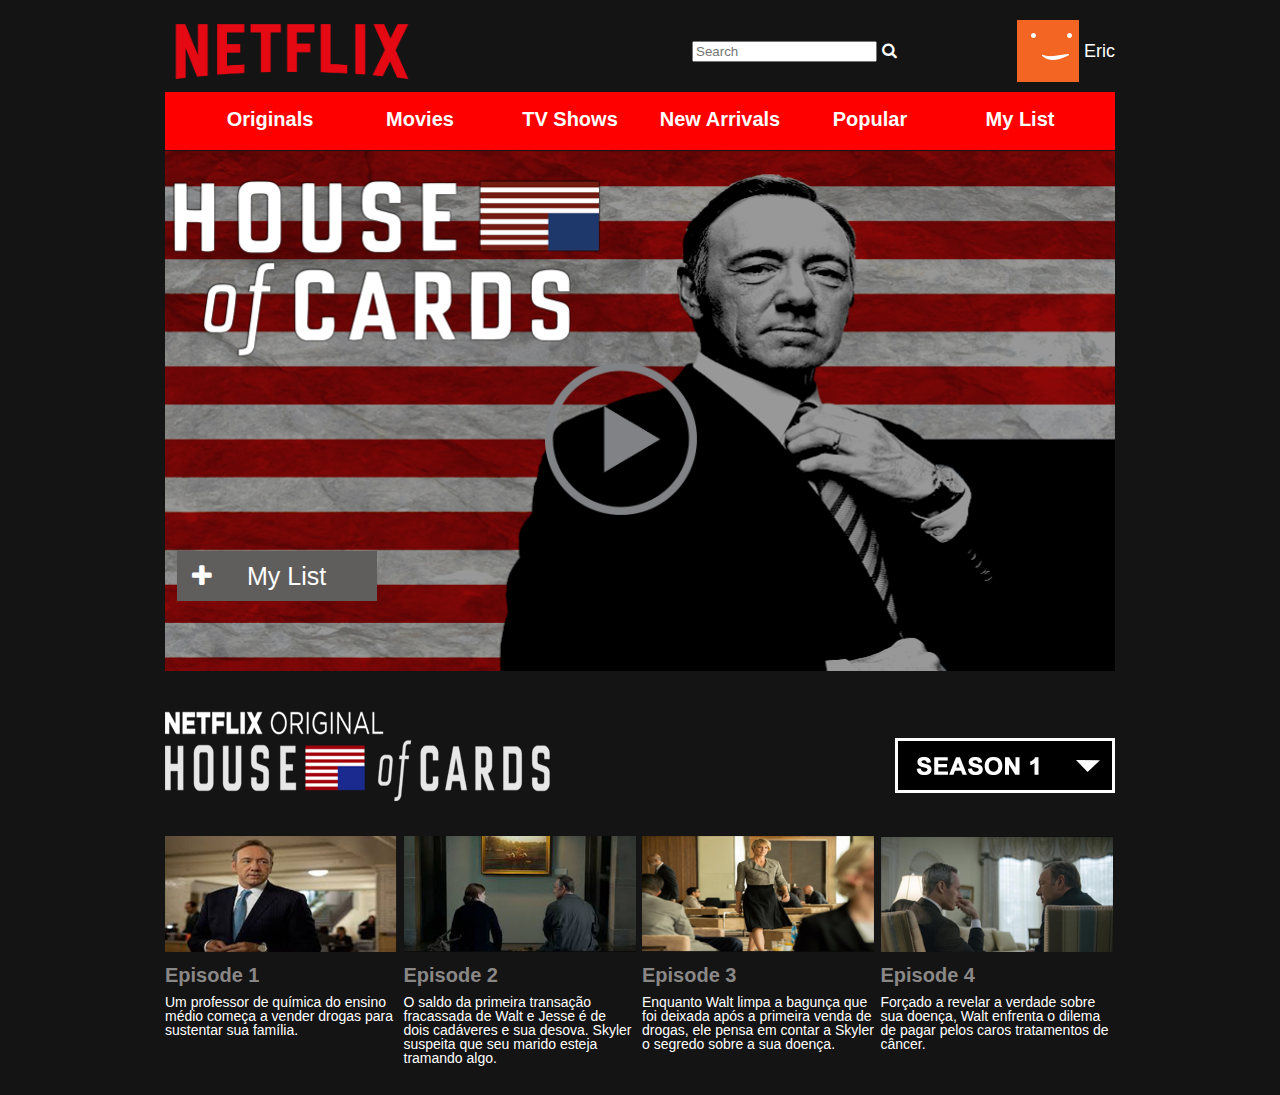
==== breaking-bad.html @ 4cf50124 "Desafio Dia 00 MT" ====
<!doctype html>
<html lang="en">
    <head>
        <meta charset="utf-8" />
        <meta name="viewport" content="initial-scale=1.0, width=device-width" />
        <title>House of Cards</title>
         <link rel="stylesheet" type="text/css" href="css/reset.css" />
         <link rel="stylesheet" href="https://maxcdn.bootstrapcdn.com/font-awesome/4.5.0/css/font-awesome.min.css">
        <link rel="stylesheet" type="text/css" href="css/breakingBad.css" />
    </head>
    <body>
    <div class="overlay">
        <a href="#" id="closeBtn"><i class="fa fa-times"></i></a>
        <iframe src="https://www.youtube.com/embed/NTzycsqxYJ0" frameborder="0" allowfullscreen></iframe>
    </div><!----overlay---->  
        <header>
            <a href="#" id="navBtn">
                <img class="menu-bar" src="./images/index/menu-button.png" alt="menu bars">
            </a>
            <div class="logo"><a href="./index.html" target="_blank"><img src="./images/index/Netflix-logo.png" alt="logo" /></a></div>
            <div class="mobile-search"><img src="./images/index/mobile-search.png" alt="search"></div>
            <div class="search">
                <span class="teste"><input type="search" name="" placeholder="Search"><i style="margin-left: 5px;" class="fa fa-search"></i></span>
                <span><img src="./images/index/non-mobile/smile.png" alt="smile"></span>
                <span>Eric</span>
            </div>
            <div class="sidemenu">
                <ul>
                    <li><a href="./index.html" target="_blank">Originals</a></li>
                    <li><a href="">Movies</a></li>
                    <li><a href="">TV Shows</a></li>
                    <li><a href="">New Arrivals</a></li>
                    <li><a href="">Popular</a></li>
                    <li><a href="">My List</a></li>
                </ul>
            </div><!-- sidemenu end -->
            <div class="pop-cover"></div>
        </header>
        <main>
            <div class="nav">
                <ul>
                    <li><a href="#">Originals</a></li>
                    <li><a href="#">Movies</a></li>
                    <li><a href="#">TV Shows</a></li>
                    <li><a href="#">New Arrivals</a></li>
                    <li><a href="#">Popular</a></li>
                    <li><a href="#">My List</a></li>
                </ul>
            </div><!--nav end -->
            <div class="showcase">
                <div class="showcase-img">
                    <img src="./images/houseofcards/mobile/house-of-cards-single.png" alt="Netflix">
                    <img src="./images/houseofcards/non-mobile/showcase.png" alt="Netflix" />
                </div>
                <div class="showcase-text1">
                    <div><img src="./images/houseofcards/mobile/playbutton.png" alt="playbutton"></div>
                    <div><i class="fa fa-plus" aria-hidden="true"></i><a href="#">My List</a></div>
                </div>
            </div><!-- showcase end -->
            <div class="list">
                <div class="small">
                    <span><img src="./images/houseofcards/mobile/logo.png" alt="logo"></span>
                    <span><img src="./images/houseofcards/mobile/season-1.png" alt="season1"></span>
                </div>
                <div class="big">
                    <span><img src="./images/houseofcards/non-mobile/logogo.png" alt="logo"></span>
                    <span><img src="./images/houseofcards/non-mobile/season-1.png" alt="season1"></span>
                </div>
                <div class="mobile1">
                    <div class="sub-episode">
                            <img src="./images/houseofcards/mobile/ep1-mobile.png" alt="ep1">
                            <h3>Episode 1</h3>
                            <p>Um professor de química do ensino médio começa a vender drogas para sustentar sua família.</p>
                    </div><!--sub-episode end-->
                    <div class="sub-episode">
                            <img src="./images/houseofcards/mobile/ep2-mobile.png" alt="ep2">
                            <h3>Episode 2</h3>
                            <p>O saldo da primeira transação fracassada de Walt e Jesse é de dois cadáveres e sua desova. Skyler suspeita que seu marido esteja tramando algo.</p>
                    </div><!--sub-episode end-->
                    <div class="sub-episode">
                            <img src="./images/houseofcards/mobile/ep3-mobile.png" alt="ep3">
                            <h3>Episode 3</h3>
                            <p>Enquanto Walt limpa a bagunça que foi deixada após a primeira venda de drogas, ele pensa em contar a Skyler o segredo sobre a sua doença.</p>
                    </div><!--sub-episode end-->
                    <div class="sub-episode">
                            <img src="./images/houseofcards/mobile/ep4-mobile.png" alt="ep4">
                            <h3>Episode 4</h3>
                            <p>Forçado a revelar a verdade sobre sua doença, Walt enfrenta o dilema de pagar pelos caros tratamentos de câncer.</p>
                    </div><!--sub-episode end-->
                </div><!--mobile1 end-->
            </div><!-- lise end -->
        </main>
        <script type="text/javascript" src="https://ajax.googleapis.com/ajax/libs/jquery/2.2.2/jquery.min.js"></script>
        <script type="text/javascript" src="./js/main.js"></script>
    </body>
</html>
---- css/breakingBad.css ----
@media all and (min-width:320px) {
    .overlay{
        width: 100%;
        height: 300px;
        background-color:rgba(0,0,0,0.8);
        position: fixed;
        top: 0px;
        left:0px;
        z-index: 500;
        display: none;

    }
    .overlay iframe{
        margin-top:20px;
        margin-left:102px;
    }
    #closeBtn{
        width: 40px;
        height: 40px;
        border: 1px solid white;
        color: white;
        font-size: 20px;
        text-align: center;
        line-height: 40px;
    
        display: inline-block;
        position: absolute;
        top:20px;
        right: 20px;
    }
    body{
        padding:20px 0;
        width:300px;
        height:auto;
        margin:0 auto;
        background-color:rgb(10,10,10);
    }
    header:after{
        content:".";
        height:18px;
        visibility:hidden;
        display:block;
        clear:both;
    }
    header .search,.nav {
        display:none;
    }
    .logo {
        float:left;
        position:relative;
        left:10px;
    }
    .logo img{
        width:86px;
        height:24px;
    }
    header .logo:hover{
        cursor:pointer;
    }
    header{
        position:relative;
    }
    header .sidemenu{
        position:absolute;
        left:-117px;
        top:30px;
        background-color:rgb(43,43,43);
        z-index:7;
        border-radius: 1px;
        display:none;
        /*width:100px;*/
    }
    header .sidemenu ul li{
        list-style: none outside;
        padding:10px;
        font-family:"arial";
        font-weight:bold;
        text-align:left;
        border-bottom:1px solid white;
        width:100px;
        height:15px;
        line-height:15px;
        margin-top:5px;
    }
    header .sidemenu ul li a{
        text-decoration: none;
    }
    header .sidemenu ul li:last-child{
        border-bottom:none;
    }
    header .sidemenu ul li:hover{
        cursor:pointer;
    }
    header .pop-cover{
        position:absolute;
        display:none;
        background-color:black;
        opacity:0.4;
        width:100%;
        z-index: 6;
        top:26px;
    }
    header .share{
        display:none;
    }
    .showcase{
        position:relative;
        width:100%;
        height:200px;
        overflow:hidden;
    }
    .showcase img, .showcase span i{
        position:absolute;
    }
    .showcase .description{
        display:none;
    }
    .showcase>.showcase-img>img:first-child{
        display:block;
    }
    .showcase img,.showcase>.showcase-img>img:nth-child(2){
        display:none;
    }
    .showcase img:first-child{
        display:inline;
    }
    .showcase span .fa-circle{
        position:absolute;
        font-size:12px;
        color:white;
        bottom:10px;
        opacity:0.5;
    }
    .showcase span .fa-circle:first-child {
        opacity:1;
        left:120px;
    }
    .showcase span .fa-circle:nth-child(2){
        left:135px;
    }
    .showcase span .fa-circle:nth-child(3){
        left:150px;
    }
    .showcase span .fa-circle:nth-child(4){
        left:165px;
    }
    .showcase span .fa-circle:nth-child(5){
        left:180px;
    }
    .showcase span .fa-chevron-left:nth-child(6),.showcase span .fa-chevron-right:last-child {
        position:absolute;
        bottom:65px;
        color:white;
        /*opacity:0.8;*/
        /*border:1px solid white;*/
        display:block;
        font-size:15px;
    }
    .showcase span .fa-chevron-left:nth-child(6){
        left:10px;
    }
    .showcase span .fa-chevron-right:last-child{
        right:10px;
    }
    .showcase span .fa-chevron-left:nth-child(6),.showcase span .fa-chevron-right:last-child:hover{
        cursor:pointer;
    }
    .showcase .cover{
        position:relative;
        left:0;
        top:0;
        z-index:5;
        display:block;
        width:100%;
        height:200px;
    }
    .showcase .cover img{
        width:100%;
        height:200px;
    }
    .showcase .cover div{
        position:absolute;
        height:24px;
        width:94px;
    }
    .showcase .cover div:hover{
        cursor:pointer;
    }
    .showcase .cover div a{
        text-decoration:none;
        font-size:12px;
        font-family:"arial";
        line-height:24px;
    }
    .showcase .cover div a i{
        font-size:14px;
        margin:0 10px 0 5px;
    }
    .showcase .cover div:nth-child(3) a i{
        margin:0 20px 0 5px;
    }
    .showcase .cover div:nth-child(2){
        left:5px;
        bottom:40px;
        background-color:red;
    }
    .showcase .cover div:nth-child(3){
        left:5px;
        bottom:10px;
        background-color:rgb(137,137,137);
    }


    .showcase:after{
        content:".";
        height:10px;
        visibility:hidden;
        display:block;
        clear:both;
    }
    .showcase img:first-child{
        display:block;
    }
    .showcase-text{
        display:none;
    }
    .showcase-text1{
        display:block;
    }
    .showcase-text1 div:nth-child(2) i{
        margin:0 10px 0 5px;
    }
    .non-mobile{
        display:none;
    }
    .sign-in {
        float: right;
        width:100px;
        height:40px;
        background-color:red;
        text-align:center;
        line-height:40px;
        font-size:18px;
        color:white;
        font-family:"arial";
        display: none;
    }  
       #navBtn{
            float:left;
            width: 25px;
            height: 24px;
            text-align: center;
    }
       .menu-bar{
           width:60px;
           height:55px;
           margin:-15px 0 0 -18px;
       }
       header>a:hover{
           cursor:pointer;
       }
       .mobile-search{
           float:right;
       }

    .showcase img {
        width: 100%;
        height: auto;
        vertical-align: top;
        margin-top:5px;
    }
    .list{
        margin-top:16px;
    }
    .list .big{
        display:none;
    }
    .list .small>span:first-child{
        float:left;
    }
    .list .small>span:nth-child(2){
        float:right;
    }
    .list .small>span:nth-child(2):hover{
        cursor:pointer
    }
    .list .small>span:after{
        content:".";
        height:10px;
        visibility:hidden;
        display:block;
        clear:both;
    }
    .list h2{
        clear:both;
        color:white;
        font-size:16px;
        font-weight:bold;
        font-family:"arial";
    }
    .list .sub-option{
        width:100%;
        height:100%;
        margin-top:5px;
    }
    .list .sub-option div{
        width:32%;
        float:left;

    }

    .list .sub-option img{
        width:100%;
        height:100%;
    }
    .sub-option div:nth-child(2),.sub-option div:nth-child(3){
        margin-left:2.0%;
    }
    .sub-option h3{
        font-size:12px;
        font-weight:bold;
        font-family:"arial";
        height:32px;
    }
    .list .sub-option span{
        font-family:"arial";
        font-size:10px;
        color:rgb(138,135,135);
    }
    .list .sub-option span:first-child{
        font-weight:bold;
    }
    .list .sub-option .type{
        font-weight:bold;
        float:left;
        margin-top:2px;
    }
    .list .sub-option .grade{
        float:right;
    }
    .list .sub-option .grade img{
        width:15px;
        height:14px;
    }
    .list .sub-option div:nth-child(2){
        /*margin-bottom:-2px;*/
        margin-top:-2px;
    }

    .list .mobile .sub-option:nth-child(3) div:nth-child(2) h3 {
        height:32px;
    }
    .list .mobile .sub-option:nth-child(3) div:nth-child(2) .type {
        margin-bottom:2px;
    }
    .list .mobile .sub-option img, .list .mobile .sub-option h3:hover{
        cursor:pointer;
    }
    .list .sub-option:after{
        content:".";
        height:0;
        visibility:hidden;
        display:block;
        clear:both;
    }
    .list .mobile1 .sub-episode {
        font-family:"arial";
        margin-bottom:10px;
    }
    .list .mobile1 .sub-episode h3{
        font-size:18px;
        font-weight:bold;
        color:rgb(138,135,135);
        margin:7px 0;
    }
    .list .mobile1 .sub-episode h3:hover {
        cursor:pointer;
    }
    .list .mobile1 .sub-episode p {
        font-size:12px;
        /*word-wrap: break-word;*/
        white-space:pre-line;
    }
    .list .mobile1 .sub-episode p:hover {
        cursor:pointer;
        text-decoration:underline;
    }
    .list .mobile1 .sub-episode img:hover {
        cursor:pointer;
    }
    .showcase-text1 div img{
        position:absolute;
        width:16%;
        height:auto;
        left:40%;
        bottom:30%;
    }
    .showcase-text1 div img:hover{
        cursor:pointer;
    }
    .showcase-text1 div:nth-child(2){
        position:absolute;
        left:8px;
        bottom:12px;
        width:90px;
        height:25px;
        background-color:rgb(96,93,93);
    }
    .showcase-text1 a{
        height:25px;
        line-height:25px;
        text-decoration:none;
        font-family:"arial";
        font-size:14px;
    }
    .showcase-text1 a i{
        margin:10px 10px 0 5px;
    }


} /* --- mobile base styles end --- */







@media all and (min-width:980px) {
    body{
        padding:20px 0;
        width:950px;
        height:auto;
        margin:0 auto;
        background-color: rgb(20,20,20);
    }
    .teste{
        margin-right: 120px;
        height:62px;
        line-height:62px;
        float:left;
        margin-bottom:10px;
        /*margin-top:-5px;*/
        /*background-color:red;*/
        display:inline-block;
    }
    .overlay iframe{
        margin-left:180px;
/*        margin-right:30px;*/
    }
    #navBtn{
        display:none;
    }
    .mobile-search {
        display:none;
    }

    header{
        width:100%;
        height:auto;
    }
    header .logo img{
        float:left;
        width:240px;
        height:62px;
        margin-left:-4px;
    }
    header .logo img:hover{
        cursor:pointer;
    }
    header .search{
        display:inline-block;
        float:right;
    }
    header .search img{
        width:373px;
        height:62px;
        margin-right:92px;
    }
    header .search span:nth-child(2) img{
        display:inline-block;
        width:62px;
        height:62px;
        line-height:62px;
        margin-right:5px;
    }
    header .search span:nth-child(3){
        font-family:"arial";
        font-size:18px;
        height:62px;
        line-height:62px;
        float:right;
        margin-bottom:10px;
        /*margin-top:-5px;*/
        /*background-color:red;*/
        display:inline-block;
    }
    header .sidemenu{
        display:none;
        /*height:auto;*/
    }
    header .pop-cover{
        display:none;
    }
    header:after{
        content:".";
        height:0;
        visibility:hidden;
        display:block;
        clear:both;
    }
    .list .mobile{
        display:none;
    }
    .nav{
        display:block;
        width:100%;
        height:58px;
        background-color:red;
    }
    .nav ul{
        margin-left:30px;
    }
    .nav ul li{
        float:left;
        list-style: none outside;
        width:150px;
        height:55px;
        font-family:"arial";
        font-size:20px;
        font-weight:bold;
        /*background-color:blue;*/
        text-align: center;
        line-height:55px;
        /*margin-left:20px;*/
    }
    .nav ul li a{
        text-decoration: none;
    }
    .nav ul li:first-child a{
        text-decoration: underline;
    }
    
    .showcase span{
        display:block;
    }

    .showcase{
        margin-bottom: 24px;
        position:relative;
        width:100%;
        height:521px;
        overflow:hidden;
    }
    .showcase img{
        margin-top:-1px;
        position:absolute;
        /*display:block;*/
    }
    .showcase>.showcase-img>img:first-child{
        display:none;
    }
    .showcase>.showcase-img>img:nth-child(2){
        display:block;
    }


    .showcase span .fa-circle{
        position:absolute;
        font-size:12px;
        color:white;
        bottom:20px;
        opacity:0.5;
    }
    .showcase span .fa-circle:first-child {
        opacity:1;
        left:455px;
    }
    .showcase span .fa-circle:nth-child(2){
        left:475px;
    }
    .showcase span .fa-circle:nth-child(3){
        left:495px;
    }
    .showcase span .fa-circle:nth-child(4){
        left:515px;
    }
    .showcase span .fa-circle:nth-child(5){
        left:535px;
    }
    .showcase span .fa-chevron-left:nth-child(6),.showcase span .fa-chevron-right:last-child {
        position:absolute;
        bottom:270px;
        color:white;
        /*opacity:0.8;*/
        /*border:1px solid white;*/
        display:block;
        font-size:40px;
    }
    .showcase span .fa-chevron-left:nth-child(6){
        left:20px;
    }
    .showcase span .fa-chevron-right:last-child{
        right:20px;
    }
    .showcase span .fa-chevron-left:nth-child(6),.showcase span .fa-chevron-right:last-child:hover{
        cursor:pointer;
    }
    .showcase .description{
        position:absolute;
        width:300px;
        height:150px;
        background-color:rgba(0,0,0,0.5);
        left:600px;
        bottom:70px;
    }
    .showcase .description span{
        color:white;
    }
    .showcase .cover{
        display:none;
    }
    .showcase:after{
        content:".";
        height:0;
        visibility:hidden;
        display:block;
        clear:both;
    }

    .showcase-text{
        display:block;
    }
    .showcase-text div{
        position:absolute;
        z-index:2;
        font-family:"arial";
        font-size:20px;
    }
    .showcase-text div a{
        text-decoration:none;
    }
    .showcase-text div:first-child{
        width:160px;
        height:50px;
        line-height:50px;
        text-align: right;
        box-sizing:border-box;
        padding-right:10px;
        background-color:red;
        left:10px;
        bottom:60px;
    }
    .showcase-text div:nth-child(2){
        width:140px;
        height:50px;
        line-height:50px;
        box-sizing:border-box;
        padding-right:30px;
        text-align: right;
        background-color:rgb(137,137,137);
        left:200px;
        bottom:60px;
    }
    .showcase-text div i{
        font-size:25px;
        text-align:left;
        line-height:50px;
        display:inline-block;
        float:left;
        margin-left:10px;

    }
    .showcase-text1 div:nth-child(2){
        left:12px;
        bottom:70px;
        height:50px;
        width:200px;
        text-align: left;
        font-family: "arial";
    }
    .showcase-text1 div:nth-child(2) i, .showcase-text1 div:nth-child(2) a{
        line-height:50px;
        font-size:25px;
    }
    .showcase-text1 div:nth-child(2) i{
        margin-left:15px;
        margin-right:35px;
    }
    .list h2{
        clear:both;
        color:white;
        font-size:32px;
        font-weight:bold;
        font-family:"arial";
        margin-bottom:10px;
    }
    .non-mobile .left>div>img:hover,.non-mobile .right>div>div>img:hover{
        cursor:pointer;
    }
    .list h3:hover,.list h4:hover{
        cursor:pointer;
    }
    .non-mobile{
        font-family:"arial";
    }
    .non-mobile .left h3{
        font-size:30px;
        font-weight:bold;
    }
    .non-mobile .left .type{
        font-weight:bold;
        margin:10px 0 9px 0;
    }
    .non-mobile .left div:nth-child(2) h3 span{
        font-size:18px;
    }
    .non-mobile .right h3,.non-mobile .right .type{
        font-weight:bold;
    }
    .list .left div div:nth-child(4) img{
        /*float:left;*/
        width:25px;
        height:25px;
        line-height:25px;
    }
    .list .left div div:nth-child(4) span{
        position:relative;
        left:5px;
        bottom:5px;
        display:inline-block;
    }
    .non-mobile{
        display:block;
    }
    .non-mobile .left div div:nth-child(3),.list .left div div:nth-child(4) span{
        color:rgb(138,135,135);
        font-size:18px;
    }
    .non-mobile .left div div:nth-child(4) span,.non-mobile .left div div:nth-child(4) img{
        float:left;
    }
    .non-mobile .left div div:nth-child(4) span{
        margin-top:15px;
    }
    .non-mobile .left div>img{
        margin-bottom:20px;
    }
    .non-mobile .left div:nth-child(1){
        margin-bottom: 58px;
    }
    .non-mobile .left{
        float:left;
    }
    .non-mobile .right{
        float:right;
    }
    .non-mobile .right .row h4{
        font-size:18px;
        height:36px;
        width:151px;
    }
    .non-mobile .right .row>div{
        float:left;
        position:relative;
        margin-bottom:13px;
    }
    .non-mobile .right .row>div>img{
        margin-bottom:6px;
    }
    .non-mobile .right .row .type{
        float:left;
        color:rgb(138,135,135);
    }
    .non-mobile .right .row .grade{
        float:right;
    }
    .non-mobile .right .row .grade span {
        color:rgb(138,135,135);
        margin-left: 5px;
    }
    .non-mobile .right .row div:nth-child(3){
        right:8px;
    }
    .non-mobile .right .row div:nth-child(2) {
        right:16px;
    }
    .non-mobile .right .row div:nth-child(1) {
        right:24px;
    }
    .non-mobile .right>div:nth-child(2):after,.list:after{
        content:".";
        height:0;
        visibility:hidden;
        display:block;
        clear:both;
    }
    .non-mobile .right .row div .type{
        margin-top:10px;
    }
    .list .small{
        display:none;
    }
    .list .big{
        margin-top: 40px;
        margin-bottom: 32px;
        display:block;
    }
    .list .big span:first-child{
        float:left;
    }
    .list .big span:nth-child(2){
        /*margin-top: 60px;*/
        float:right;
        margin-top:27px;
    }
    .list .big>span:nth-child(2):hover{
        cursor:pointer
    }
    .list .big:after{
        content:".";
        height:0;
        visibility:hidden;
        display:block;
        clear:both;
    }
    .list .mobile1 .sub-episode,.mobile1 .sub-episode img{
        width:232px;
    }
    .list .mobile1 .sub-episode{
        float:left;
    }
    .list .mobile1 .sub-episode h3{
        margin-top:10px;
        font-size:20px;
        margin-bottom:10px;
    }
    .list .mobile1 .sub-episode p{
        font-size:14px;
        word-wrap: break-word;
    }

    .mobile1 .sub-episode:nth-child(2){
        position:relative;
        left:6.5px;
    }
    .mobile1 .sub-episode:nth-child(3){
        position:relative;
        left:13px;
    }
    .mobile1 .sub-episode:last-child{
        position:relative;
        left:19.5px;
    }




} /* --- desktop styles end --- */
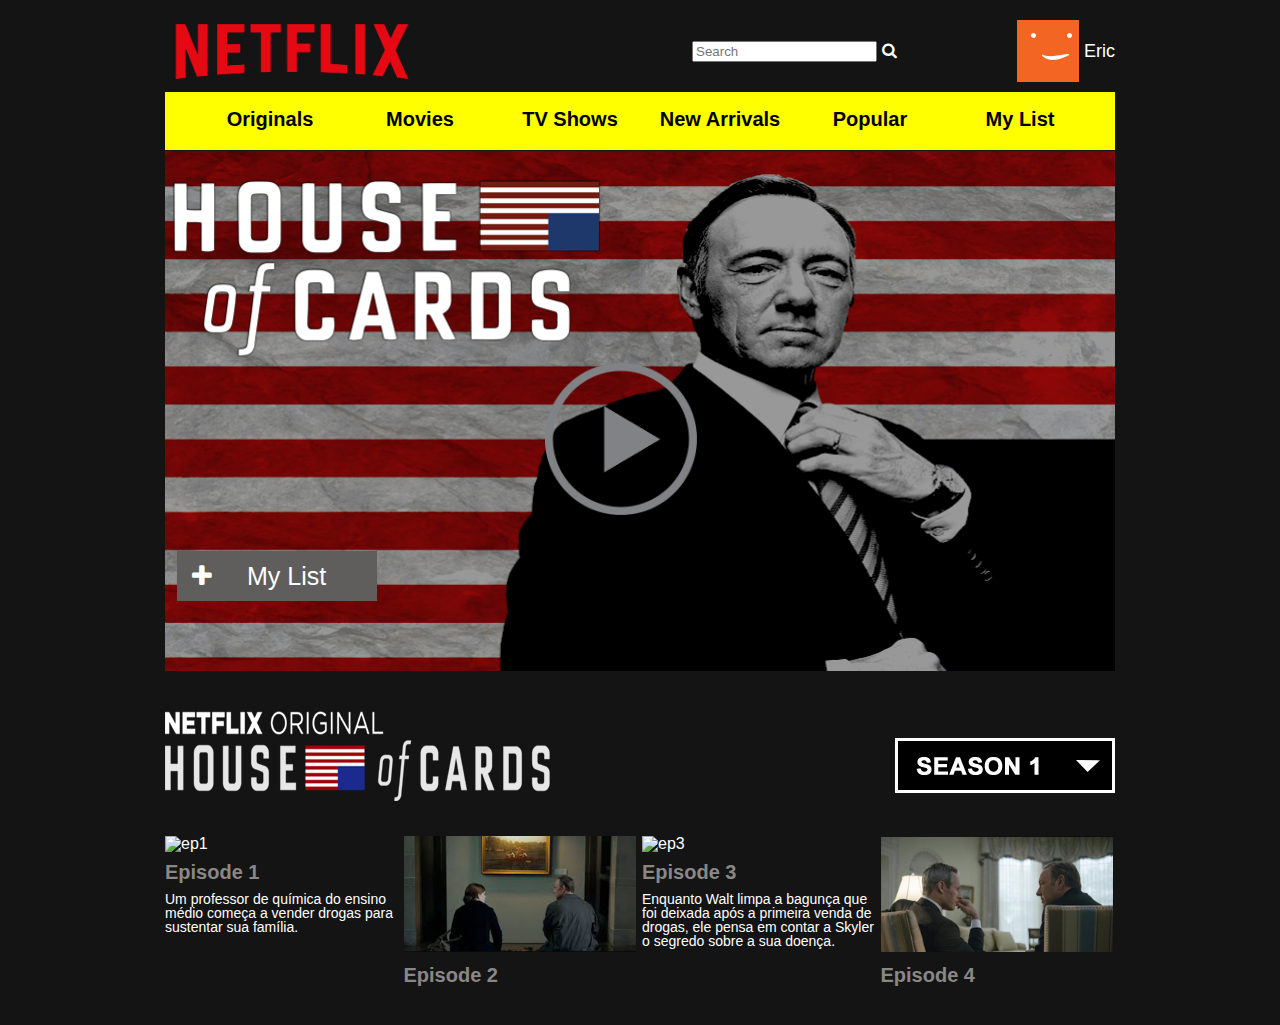
==== commit 7a7a2d43: "Desafio Dia 00" ====
--- a/breaking-bad.html
+++ b/breaking-bad.html
@@ -17,7 +17,7 @@
             <a href="#" id="navBtn">
                 <img class="menu-bar" src="./images/index/menu-button.png" alt="menu bars">
             </a>
-            <div class="logo"><a href="./index.html" target="_blank"><img src="./images/index/Netflix-logo.png" alt="logo" /></a></div>
+            <div class="logo"><a href="./index.html"><img src="./images/index/Netflix-logo.png" alt="logo" /></a></div>
             <div class="mobile-search"><img src="./images/index/mobile-search.png" alt="search"></div>
             <div class="search">
                 <span class="teste"><input type="search" name="" placeholder="Search"><i style="margin-left: 5px;" class="fa fa-search"></i></span>
@@ -26,7 +26,7 @@
             </div>
             <div class="sidemenu">
                 <ul>
-                    <li><a href="./index.html" target="_blank">Originals</a></li>
+                    <li><a href="./index.html">Originals</a></li>
                     <li><a href="">Movies</a></li>
                     <li><a href="">TV Shows</a></li>
                     <li><a href="">New Arrivals</a></li>
@@ -68,27 +68,27 @@
                 </div>
                 <div class="mobile1">
                     <div class="sub-episode">
-                            <img src="./images/houseofcards/mobile/ep1-mobile.png" alt="ep1">
+                            <img src="./image/houseofcards/mobile/ep1-mobile.png" alt="ep1">
                             <h3>Episode 1</h3>
                             <p>Um professor de química do ensino médio começa a vender drogas para sustentar sua família.</p>
                     </div><!--sub-episode end-->
                     <div class="sub-episode">
                             <img src="./images/houseofcards/mobile/ep2-mobile.png" alt="ep2">
                             <h3>Episode 2</h3>
-                            <p>O saldo da primeira transação fracassada de Walt e Jesse é de dois cadáveres e sua desova. Skyler suspeita que seu marido esteja tramando algo.</p>
-                    </div><!--sub-episode end-->
+                            <!-- <p>O saldo da primeira transação fracassada de Walt e Jesse é de dois cadáveres e sua desova. Skyler suspeita que seu marido esteja tramando algo.</p> -->
+                    </div>
                     <div class="sub-episode">
-                            <img src="./images/houseofcards/mobile/ep3-mobile.png" alt="ep3">
+                            <img alt="ep3">
                             <h3>Episode 3</h3>
                             <p>Enquanto Walt limpa a bagunça que foi deixada após a primeira venda de drogas, ele pensa em contar a Skyler o segredo sobre a sua doença.</p>
                     </div><!--sub-episode end-->
                     <div class="sub-episode">
                             <img src="./images/houseofcards/mobile/ep4-mobile.png" alt="ep4">
                             <h3>Episode 4</h3>
-                            <p>Forçado a revelar a verdade sobre sua doença, Walt enfrenta o dilema de pagar pelos caros tratamentos de câncer.</p>
-                    </div><!--sub-episode end-->
-                </div><!--mobile1 end-->
-            </div><!-- lise end -->
+                            <!-- <p>Forçado a revelar a verdade sobre sua doença, Walt enfrenta o dilema de pagar pelos caros tratamentos de câncer.</p> -->
+                    </div>
+                </div>
+            </div>
         </main>
         <script type="text/javascript" src="https://ajax.googleapis.com/ajax/libs/jquery/2.2.2/jquery.min.js"></script>
         <script type="text/javascript" src="./js/main.js"></script>
--- a/css/breakingBad.css
+++ b/css/breakingBad.css
@@ -516,7 +516,7 @@
         display:block;
         width:100%;
         height:58px;
-        background-color:red;
+        background-color:yellow;
     }
     .nav ul{
         margin-left:30px;
@@ -536,6 +536,7 @@
     }
     .nav ul li a{
         text-decoration: none;
+        color: black;
     }
     .nav ul li:first-child a{
         text-decoration: underline;
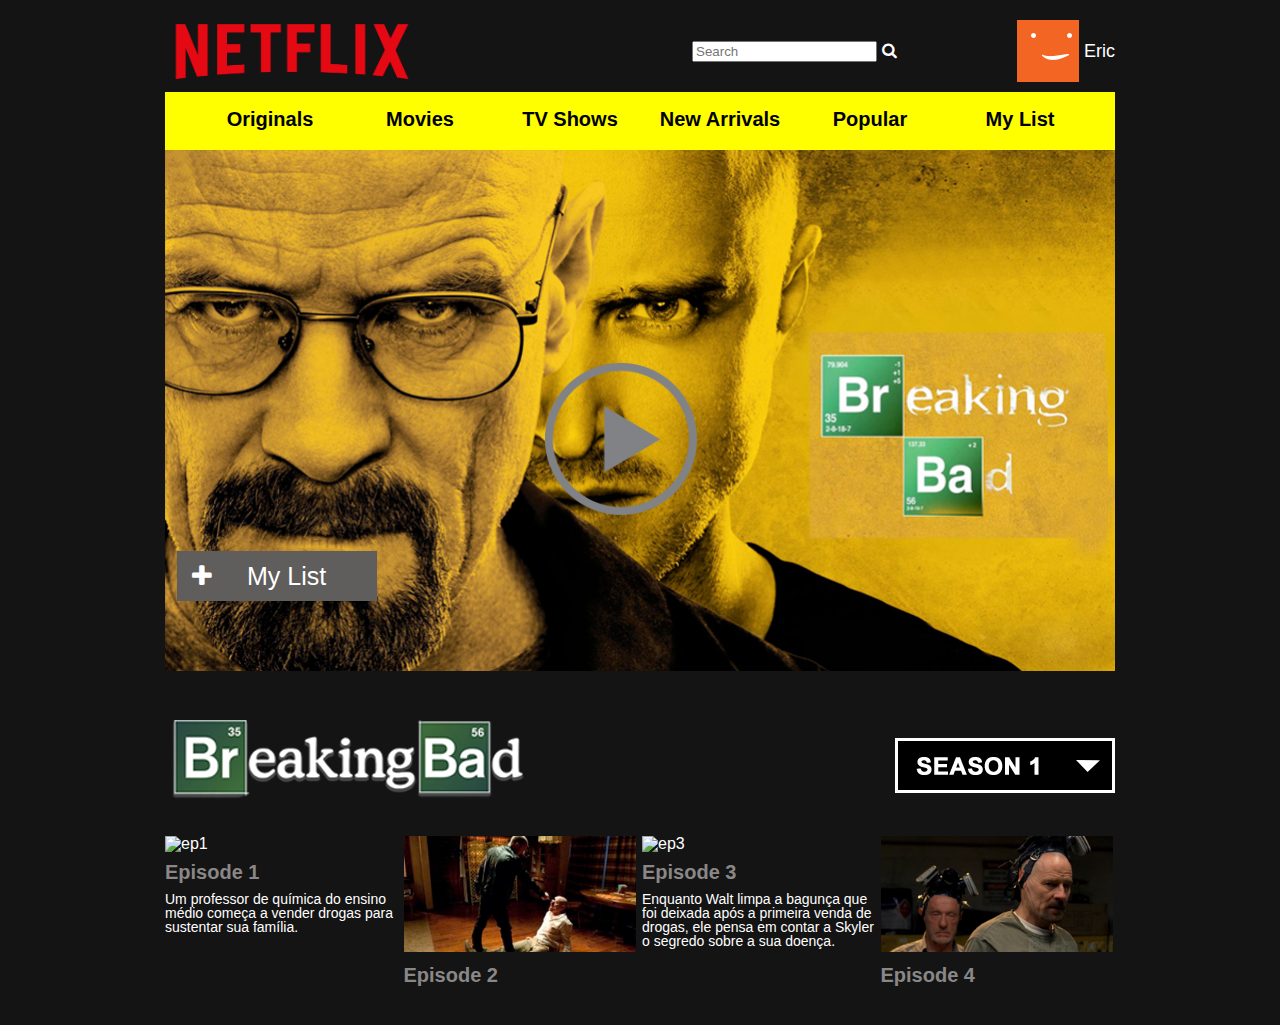
==== commit 6a2cee4b: "Desafio Dia 00" ====
--- a/breaking-bad.html
+++ b/breaking-bad.html
@@ -49,8 +49,8 @@
             </div><!--nav end -->
             <div class="showcase">
                 <div class="showcase-img">
-                    <img src="./images/houseofcards/mobile/house-of-cards-single.png" alt="Netflix">
-                    <img src="./images/houseofcards/non-mobile/showcase.png" alt="Netflix" />
+                    <img src="./images/breakingbad/mobile/breaking-bad.jpg" alt="Netflix">
+                    <img src="./images/breakingbad/non-mobile/breaking-bad.jpg" alt="Netflix" />
                 </div>
                 <div class="showcase-text1">
                     <div><img src="./images/houseofcards/mobile/playbutton.png" alt="playbutton"></div>
@@ -59,21 +59,21 @@
             </div><!-- showcase end -->
             <div class="list">
                 <div class="small">
-                    <span><img src="./images/houseofcards/mobile/logo.png" alt="logo"></span>
+                    <span><img src="./images/breakingbad/mobile/breaking-bad.png" alt="logo"></span>
                     <span><img src="./images/houseofcards/mobile/season-1.png" alt="season1"></span>
                 </div>
                 <div class="big">
-                    <span><img src="./images/houseofcards/non-mobile/logogo.png" alt="logo"></span>
+                    <span><img src="./images/breakingbad/non-mobile/logo.png" alt="logo"></span>
                     <span><img src="./images/houseofcards/non-mobile/season-1.png" alt="season1"></span>
                 </div>
                 <div class="mobile1">
                     <div class="sub-episode">
-                            <img src="./image/houseofcards/mobile/ep1-mobile.png" alt="ep1">
+                            <img src="./image/breakingbad/mobile/bb_01.jpg" alt="ep1">
                             <h3>Episode 1</h3>
                             <p>Um professor de química do ensino médio começa a vender drogas para sustentar sua família.</p>
                     </div><!--sub-episode end-->
                     <div class="sub-episode">
-                            <img src="./images/houseofcards/mobile/ep2-mobile.png" alt="ep2">
+                            <img src="./images/breakingbad/mobile/bb_02.jpg" alt="ep2">
                             <h3>Episode 2</h3>
                             <!-- <p>O saldo da primeira transação fracassada de Walt e Jesse é de dois cadáveres e sua desova. Skyler suspeita que seu marido esteja tramando algo.</p> -->
                     </div>
@@ -83,7 +83,7 @@
                             <p>Enquanto Walt limpa a bagunça que foi deixada após a primeira venda de drogas, ele pensa em contar a Skyler o segredo sobre a sua doença.</p>
                     </div><!--sub-episode end-->
                     <div class="sub-episode">
-                            <img src="./images/houseofcards/mobile/ep4-mobile.png" alt="ep4">
+                            <img src="./images/breakingbad/mobile/bb_04.jpg" alt="ep4">
                             <h3>Episode 4</h3>
                             <!-- <p>Forçado a revelar a verdade sobre sua doença, Walt enfrenta o dilema de pagar pelos caros tratamentos de câncer.</p> -->
                     </div>
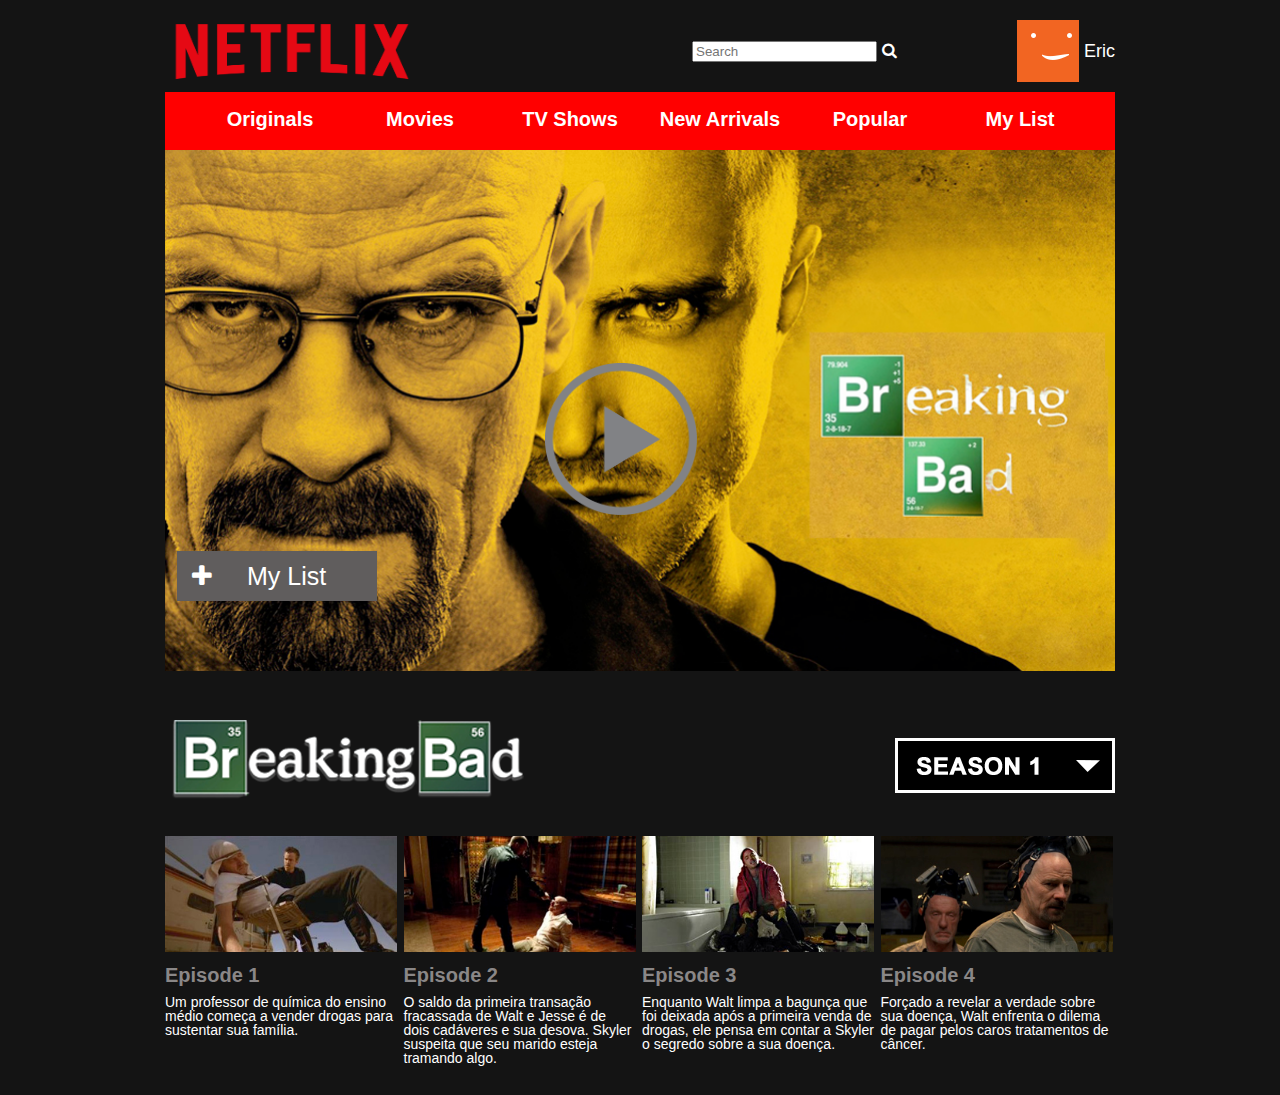
==== commit 8f6bb804: "BreakingBad 3" ====
--- a/breaking-bad.html
+++ b/breaking-bad.html
@@ -3,7 +3,7 @@
     <head>
         <meta charset="utf-8" />
         <meta name="viewport" content="initial-scale=1.0, width=device-width" />
-        <title>House of Cards</title>
+        <title>Breaking Bad</title>
          <link rel="stylesheet" type="text/css" href="css/reset.css" />
          <link rel="stylesheet" href="https://maxcdn.bootstrapcdn.com/font-awesome/4.5.0/css/font-awesome.min.css">
         <link rel="stylesheet" type="text/css" href="css/breakingBad.css" />
@@ -68,24 +68,23 @@
                 </div>
                 <div class="mobile1">
                     <div class="sub-episode">
-                            <img src="./image/breakingbad/mobile/bb_01.jpg" alt="ep1">
+                            <img src="./images/breakingbad/mobile/bb_01.jpg" alt="ep1">
                             <h3>Episode 1</h3>
                             <p>Um professor de química do ensino médio começa a vender drogas para sustentar sua família.</p>
                     </div><!--sub-episode end-->
                     <div class="sub-episode">
                             <img src="./images/breakingbad/mobile/bb_02.jpg" alt="ep2">
                             <h3>Episode 2</h3>
-                            <!-- <p>O saldo da primeira transação fracassada de Walt e Jesse é de dois cadáveres e sua desova. Skyler suspeita que seu marido esteja tramando algo.</p> -->
+                            <p>O saldo da primeira transação fracassada de Walt e Jesse é de dois cadáveres e sua desova. Skyler suspeita que seu marido esteja tramando algo.</p> 
                     </div>
                     <div class="sub-episode">
-                            <img alt="ep3">
-                            <h3>Episode 3</h3>
+                        <img src="./images/breakingbad/mobile/bb_03.jpg" alt="ep3">                            <h3>Episode 3</h3>
                             <p>Enquanto Walt limpa a bagunça que foi deixada após a primeira venda de drogas, ele pensa em contar a Skyler o segredo sobre a sua doença.</p>
                     </div><!--sub-episode end-->
                     <div class="sub-episode">
                             <img src="./images/breakingbad/mobile/bb_04.jpg" alt="ep4">
                             <h3>Episode 4</h3>
-                            <!-- <p>Forçado a revelar a verdade sobre sua doença, Walt enfrenta o dilema de pagar pelos caros tratamentos de câncer.</p> -->
+                             <p>Forçado a revelar a verdade sobre sua doença, Walt enfrenta o dilema de pagar pelos caros tratamentos de câncer.</p>
                     </div>
                 </div>
             </div>
--- a/css/breakingBad.css
+++ b/css/breakingBad.css
@@ -516,7 +516,7 @@
         display:block;
         width:100%;
         height:58px;
-        background-color:yellow;
+        background-color:red;
     }
     .nav ul{
         margin-left:30px;
@@ -536,7 +536,7 @@
     }
     .nav ul li a{
         text-decoration: none;
-        color: black;
+        color: white;
     }
     .nav ul li:first-child a{
         text-decoration: underline;
